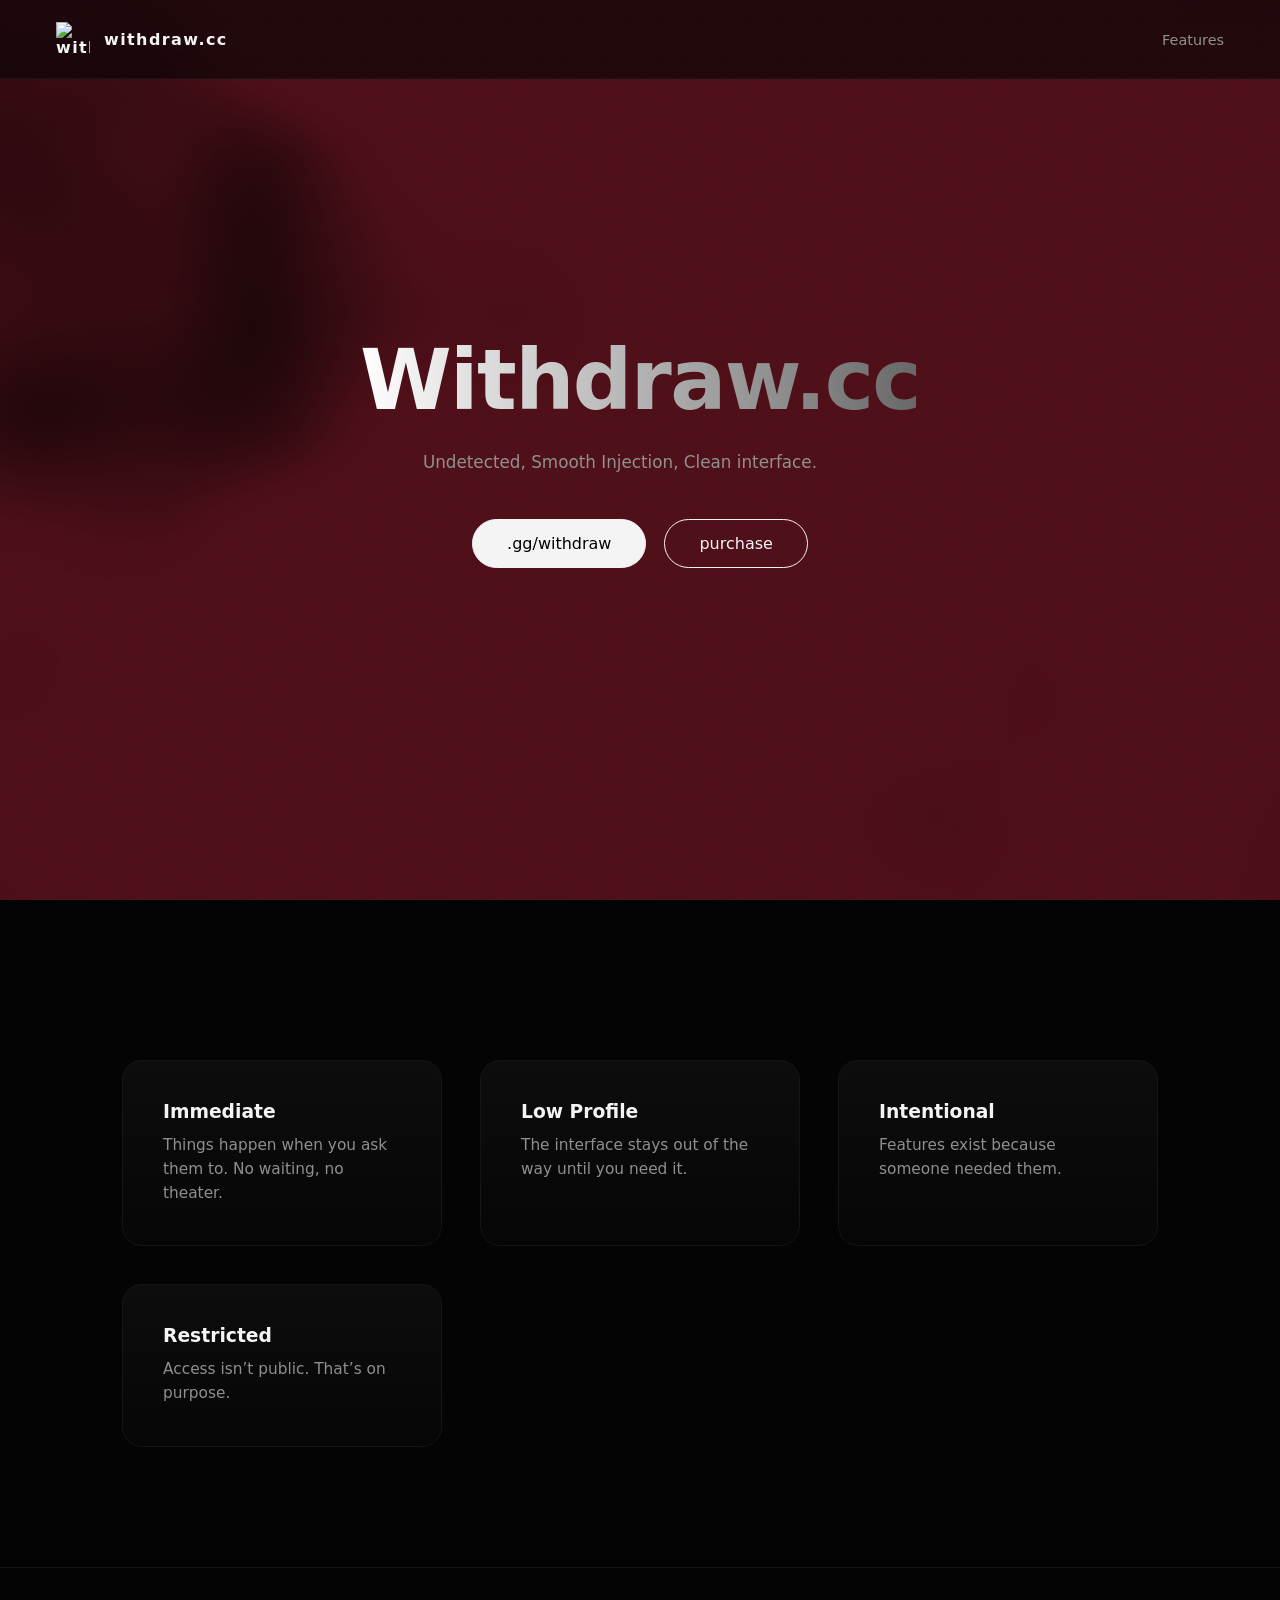
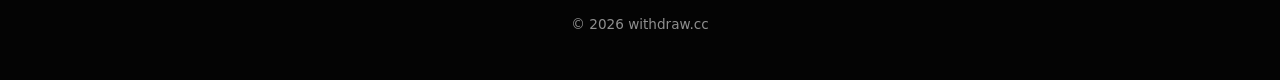
==== index.html @ 9b4d10ae "Update index.html" ====
<!DOCTYPE html>
<html lang="en">
<head>
  <meta charset="UTF-8" />
  <meta name="viewport" content="width=device-width, initial-scale=1.0" />
  <title>withdraw.cc</title>

  <style>
    :root {
      --bg: #040404;
      --fg: #f4f4f4;
      --muted: #8f8f8f;
      --edge: #151515;
    }

    * {
      box-sizing: border-box;
      margin: 0;
      padding: 0;
    }

    html, body {
      height: 100%;
    }

    body {
      background: var(--bg);
      color: var(--fg);
      font-family: Inter, system-ui, -apple-system, Segoe UI, sans-serif;
      overflow-x: hidden;
    }

    canvas#bg {
      position: fixed;
      inset: 0;
      z-index: -2;
    }

    body::after {
      content: "";
      position: fixed;
      inset: 0;
      pointer-events: none;
      background-image: url('data:image/svg+xml;utf8,<svg xmlns="http://www.w3.org/2000/svg" width="120" height="120"><filter id="n"><feTurbulence type="fractalNoise" baseFrequency="0.75" numOctaves="4"/></filter><rect width="100%" height="100%" filter="url(%23n)" opacity="0.04"/></svg>');
      mix-blend-mode: overlay;
      z-index: 99;
    }

    header {
      position: fixed;
      top: 0;
      left: 0;
      right: 0;
      display: flex;
      justify-content: space-between;
      align-items: center;
      padding: 22px 56px;
      backdrop-filter: blur(14px);
      background: rgba(4, 4, 4, 0.6);
      border-bottom: 1px solid var(--edge);
      z-index: 10;
    }

    .logo {
    display: flex;
    align-items: center;
    gap: 14px;
    font-weight: 700;
    letter-spacing: 1.4px;
    }

    .logo img {
      width: 34px;
      height: 34px;
      object-fit: contain;
    } 


    nav a {
      margin-left: 28px;
      color: var(--muted);
      font-size: 0.9rem;
      text-decoration: none;
    }

    main {
      perspective: 1400px;
    }

    .hero {
      min-height: 100vh;
      display: grid;
      place-items: center;
      padding: 0 32px;
    }

    .hero-inner {
      text-align: center;
      transform-style: preserve-3d;
      transition: transform 0.12s ease;
    }

    .hero h1 {
      font-size: clamp(3rem, 7vw, 5.2rem);
      font-weight: 800;
      letter-spacing: -1.6px;
    }

    .hero h1 span {
      background: linear-gradient(90deg, #fff, #666);
      -webkit-background-clip: text;
      -webkit-text-fill-color: transparent;
    }

    .hero p {
      margin-top: 20px;
      max-width: 520px;
      color: var(--muted);
      font-size: 1.05rem;
      line-height: 1.55;
    }

    .actions {
      margin-top: 44px;
      display: flex;
      gap: 18px;
      justify-content: center;
    }

    .btn {
      padding: 14px 34px;
      border-radius: 999px;
      border: 1px solid var(--fg);
      background: transparent;
      color: var(--fg);
      cursor: pointer;
      text-decoration: none;

      display: inline-flex;
      align-items: center;
      justify-content: center;

      transition: transform 0.22s ease, box-shadow 0.22s ease;
    }


    .btn.primary {
      background: var(--fg);
      color: #000;
    }

    .btn:hover {
      transform: translateY(-3px) scale(1.03);
      box-shadow: 0 18px 70px rgba(255, 255, 255, 0.1);
    }


    .features {
      max-width: 1100px;
      margin: 0 auto;
      padding: 160px 32px 120px;
      display: grid;
      grid-template-columns: repeat(auto-fit, minmax(260px, 1fr));
      gap: 38px;
    }

    .card {
      position: relative;
      padding: 40px;
      border-radius: 20px;
      background: linear-gradient(180deg, #0d0d0d, #060606);
      border: 1px solid var(--edge);
      transform-style: preserve-3d;
      transition: transform 0.22s ease, box-shadow 0.22s ease;
    }

    .card::before {
      content: "";
      position: absolute;
      inset: 0;
      border-radius: inherit;
      background: linear-gradient(120deg, transparent, rgba(255, 255, 255, 0.1), transparent);
      opacity: 0;
      transition: opacity 0.22s ease;
    }

    .card:hover {
      transform: rotateX(7deg) rotateY(-7deg) translateY(-12px);
      box-shadow: 0 40px 120px rgba(0, 0, 0, 0.95);
    }

    .card:hover::before {
      opacity: 1;
    }

    .card h3 {
      margin-bottom: 12px;
    }

    .card p {
      color: var(--muted);
      font-size: 0.96rem;
      line-height: 1.55;
    }

    footer {
      text-align: center;
      padding: 48px 32px;
      border-top: 1px solid var(--edge);
      color: var(--muted);
      font-size: 0.85rem;
    }
  </style>
</head>
<body>

  <canvas id="bg"></canvas>

  <header>
    <div class="logo">
      <img src="logo.png" alt="withdraw logo" />
      <span>withdraw.cc</span>
    </div>

    <nav>
      <a href="features.html">Features</a>
    </nav>
  </header>

  <main>
    <section class="hero">
      <div class="hero-inner" id="tilt">
        <h1><span>Withdraw.cc</span><br /></h1>
        <p>Undetected, Smooth Injection, Clean interface.</p>
        <div class="actions">
        <a
          class="btn primary"
          href="https://discord.gg/6ekdp3czhc"
          target="_blank"
          rel="noopener noreferrer"
        >
          .gg/withdraw
        </a>

        <a
          class="btn"
          href="https://kuromi.bgng.io/product/KuromiWare"
        >
          purchase
        </a>
</div>

      </div>
    </section>

    <section class="features">
      <div class="card">
        <h3>Immediate</h3>
        <p>Things happen when you ask them to. No waiting, no theater.</p>
      </div>
      <div class="card">
        <h3>Low Profile</h3>
        <p>The interface stays out of the way until you need it.</p>
      </div>
      <div class="card">
        <h3>Intentional</h3>
        <p>Features exist because someone needed them.</p>
      </div>
      <div class="card">
        <h3>Restricted</h3>
        <p>Access isn’t public. That’s on purpose.</p>
      </div>
    </section>
  </main>

  <footer>© 2026 withdraw.cc</footer>

  <script>

    const tilt = document.getElementById('tilt');

    window.addEventListener('mousemove', (e) => {
      const x = (window.innerWidth / 2 - e.clientX) / 38;
      const y = (window.innerHeight / 2 - e.clientY) / 38;
      tilt.style.transform = `rotateY(${x}deg) rotateX(${y}deg)`;
    });

    const canvas = document.getElementById('bg');
    const gl = canvas.getContext('webgl');
    const dpr = window.devicePixelRatio || 1;

    function resize() {
      canvas.width = innerWidth * dpr;
      canvas.height = innerHeight * dpr;
      gl.viewport(0, 0, canvas.width, canvas.height);
    }

    window.addEventListener('resize', resize);
    resize();

    const vertexShaderSrc = `
      attribute vec2 p;
      void main() {
        gl_Position = vec4(p, 0.0, 1.0);
      }
    `;

    const fragmentShaderSrc = `
        precision highp float;

        uniform vec2 r;
        uniform float t;

        float hash(vec2 p) {
        return fract(sin(dot(p, vec2(127.1, 311.7))) * 43758.5453);
        }

        float noise(vec2 p) {
        vec2 i = floor(p);
        vec2 f = fract(p);
        f = f * f * (3.0 - 2.0 * f);

        return mix(
            mix(hash(i), hash(i + vec2(1.0, 0.0)), f.x),
            mix(hash(i + vec2(0.0, 1.0)), hash(i + vec2(1.0, 1.0)), f.x),
            f.y
        );
        }

        void main() {
        vec2 uv = gl_FragCoord.xy / r;
        uv -= 0.5;
        uv.x *= r.x / r.y;

        float time = t * 0.35;
        float v = 0.0;

        v += noise(uv * 1.8 + vec2(time));
        v += 0.6 * noise(uv * 3.5 - vec2(time * 1.4));
        v += 0.3 * noise(uv * 7.0 - vec2(time * 2.0));

        float glow = smoothstep(0.15, 0.85, v);
        vec3 darkMagenta = vec3(0.01, 0.005, 0.006);   // near-black
        vec3 glowMagenta = vec3(0.32, 0.06, 0.10);    // dark rose



        vec3 col = mix(darkMagenta, glowMagenta, glow);

        col *= 0.92 + 0.08 * sin(t * 0.6);

        gl_FragColor = vec4(col, 1.0);
        }
        `;


    function compileShader(type, source) {
      const shader = gl.createShader(type);
      gl.shaderSource(shader, source);
      gl.compileShader(shader);
      return shader;
    }

    const program = gl.createProgram();
    gl.attachShader(program, compileShader(gl.VERTEX_SHADER, vertexShaderSrc));
    gl.attachShader(program, compileShader(gl.FRAGMENT_SHADER, fragmentShaderSrc));
    gl.linkProgram(program);
    gl.useProgram(program);

    const buffer = gl.createBuffer();
    gl.bindBuffer(gl.ARRAY_BUFFER, buffer);
    gl.bufferData(
      gl.ARRAY_BUFFER,
      new Float32Array([-1, -1, 1, -1, -1, 1, 1, 1]),
      gl.STATIC_DRAW
    );

    const positionLoc = gl.getAttribLocation(program, 'p');
    gl.enableVertexAttribArray(positionLoc);
    gl.vertexAttribPointer(positionLoc, 2, gl.FLOAT, false, 0, 0);

    const resolutionLoc = gl.getUniformLocation(program, 'r');
    const timeLoc = gl.getUniformLocation(program, 't');

    const start = performance.now();

    function draw() {
      gl.uniform2f(resolutionLoc, canvas.width, canvas.height);
      gl.uniform1f(timeLoc, (performance.now() - start) / 1000);
      gl.drawArrays(gl.TRIANGLE_STRIP, 0, 4);
      requestAnimationFrame(draw);
    }

    draw();
  </script>
</body>
</html>
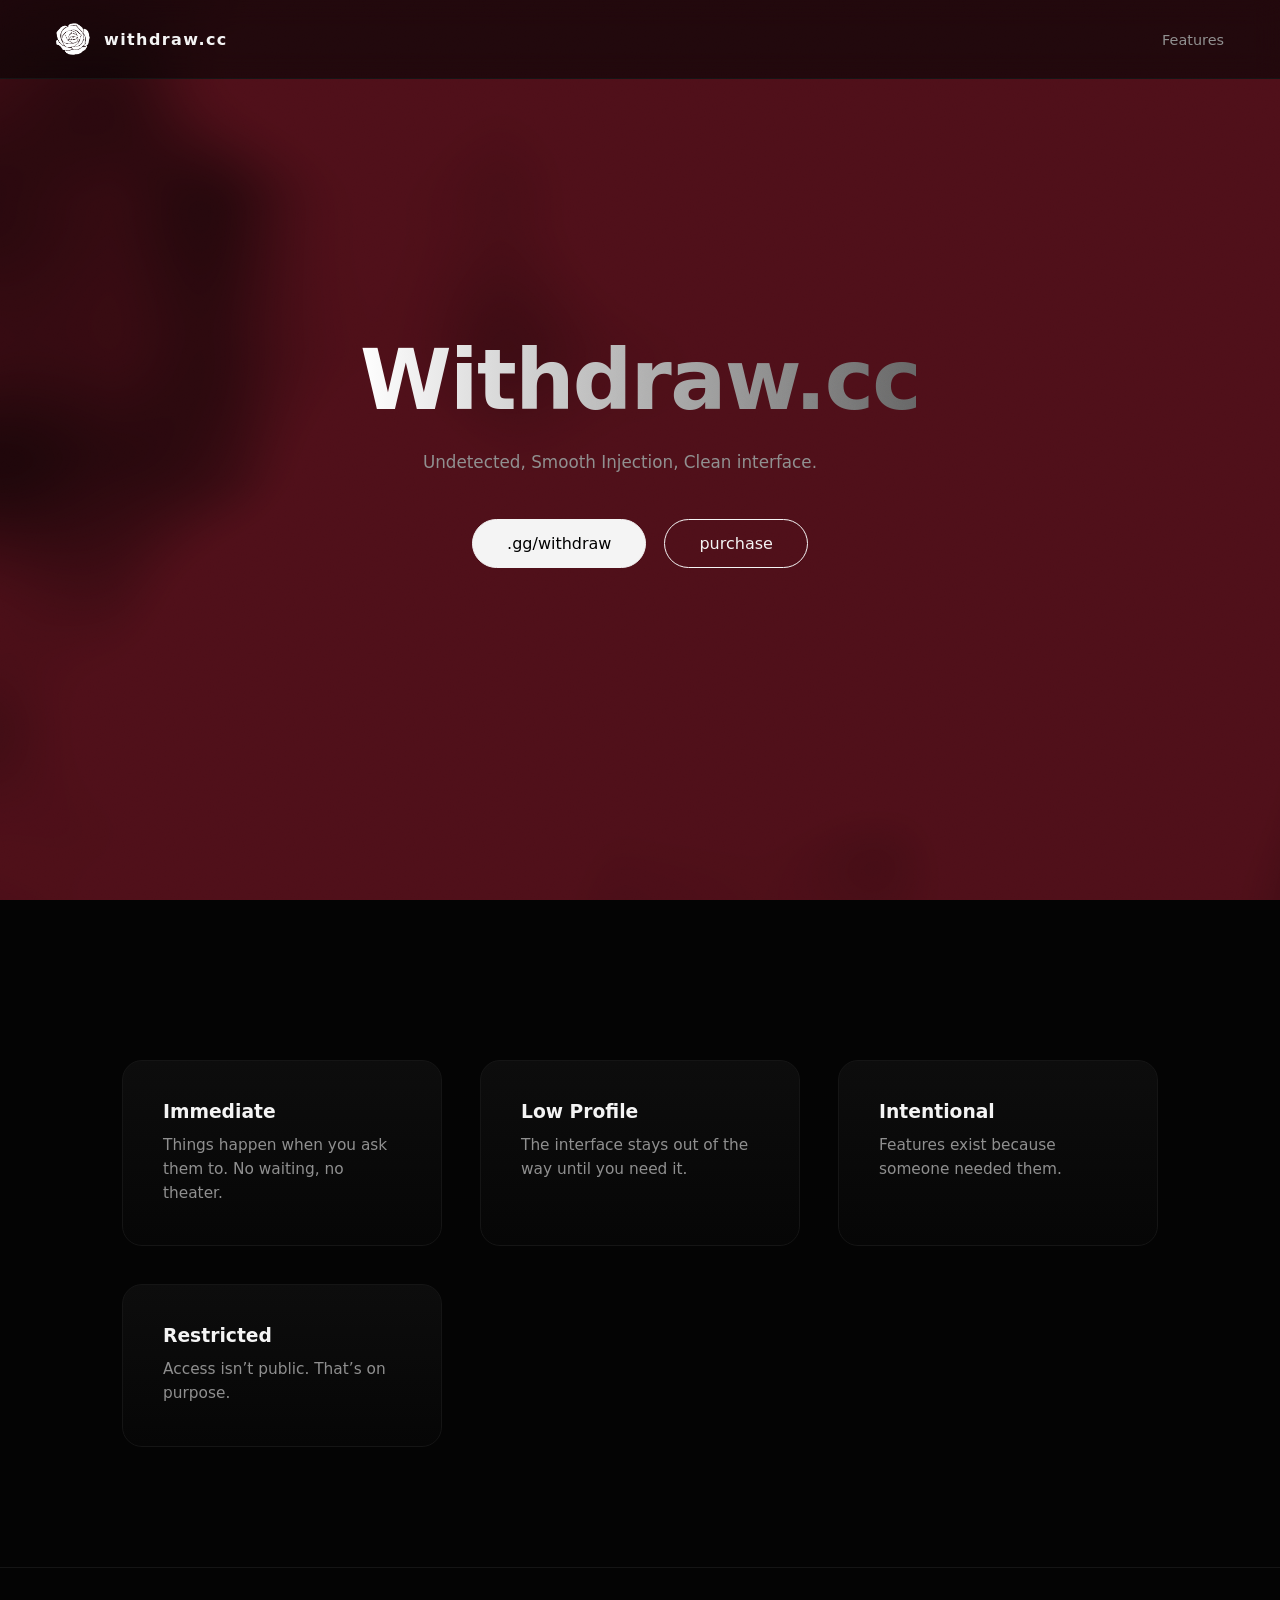
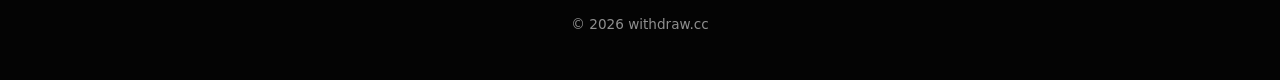
==== commit 155415ba: "Update index.html" ====
--- a/index.html
+++ b/index.html
@@ -223,7 +223,7 @@
     </div>
 
     <nav>
-      <a href="features.html">Features</a>
+      <a href="withdraw.cc/features">Features</a>
     </nav>
   </header>
 
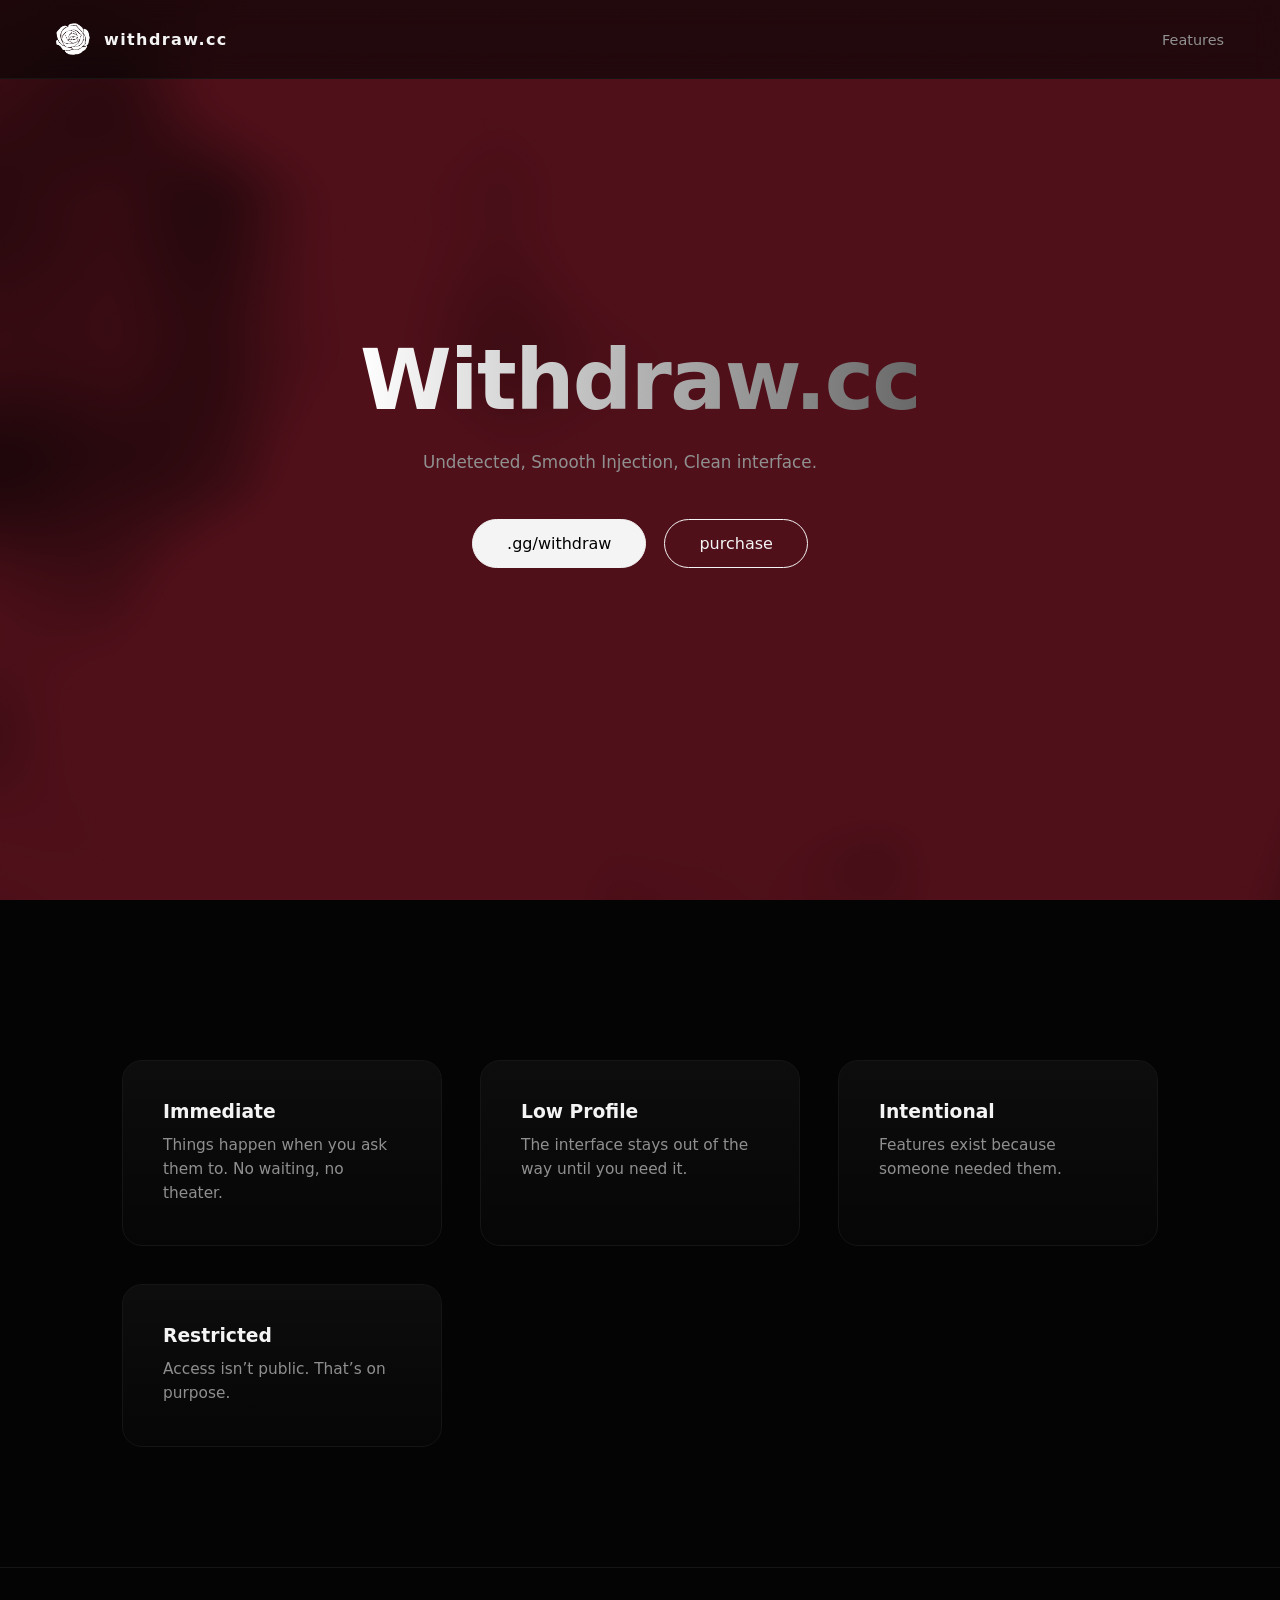
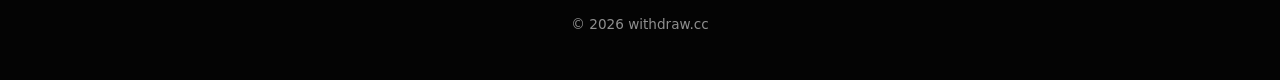
==== commit 1d6161d2: "Update index.html" ====
--- a/index.html
+++ b/index.html
@@ -4,6 +4,7 @@
   <meta charset="UTF-8" />
   <meta name="viewport" content="width=device-width, initial-scale=1.0" />
   <title>withdraw.cc</title>
+  <link rel="icon" type="image/png" sizes="32x32" href="logo.png">
 
   <style>
     :root {
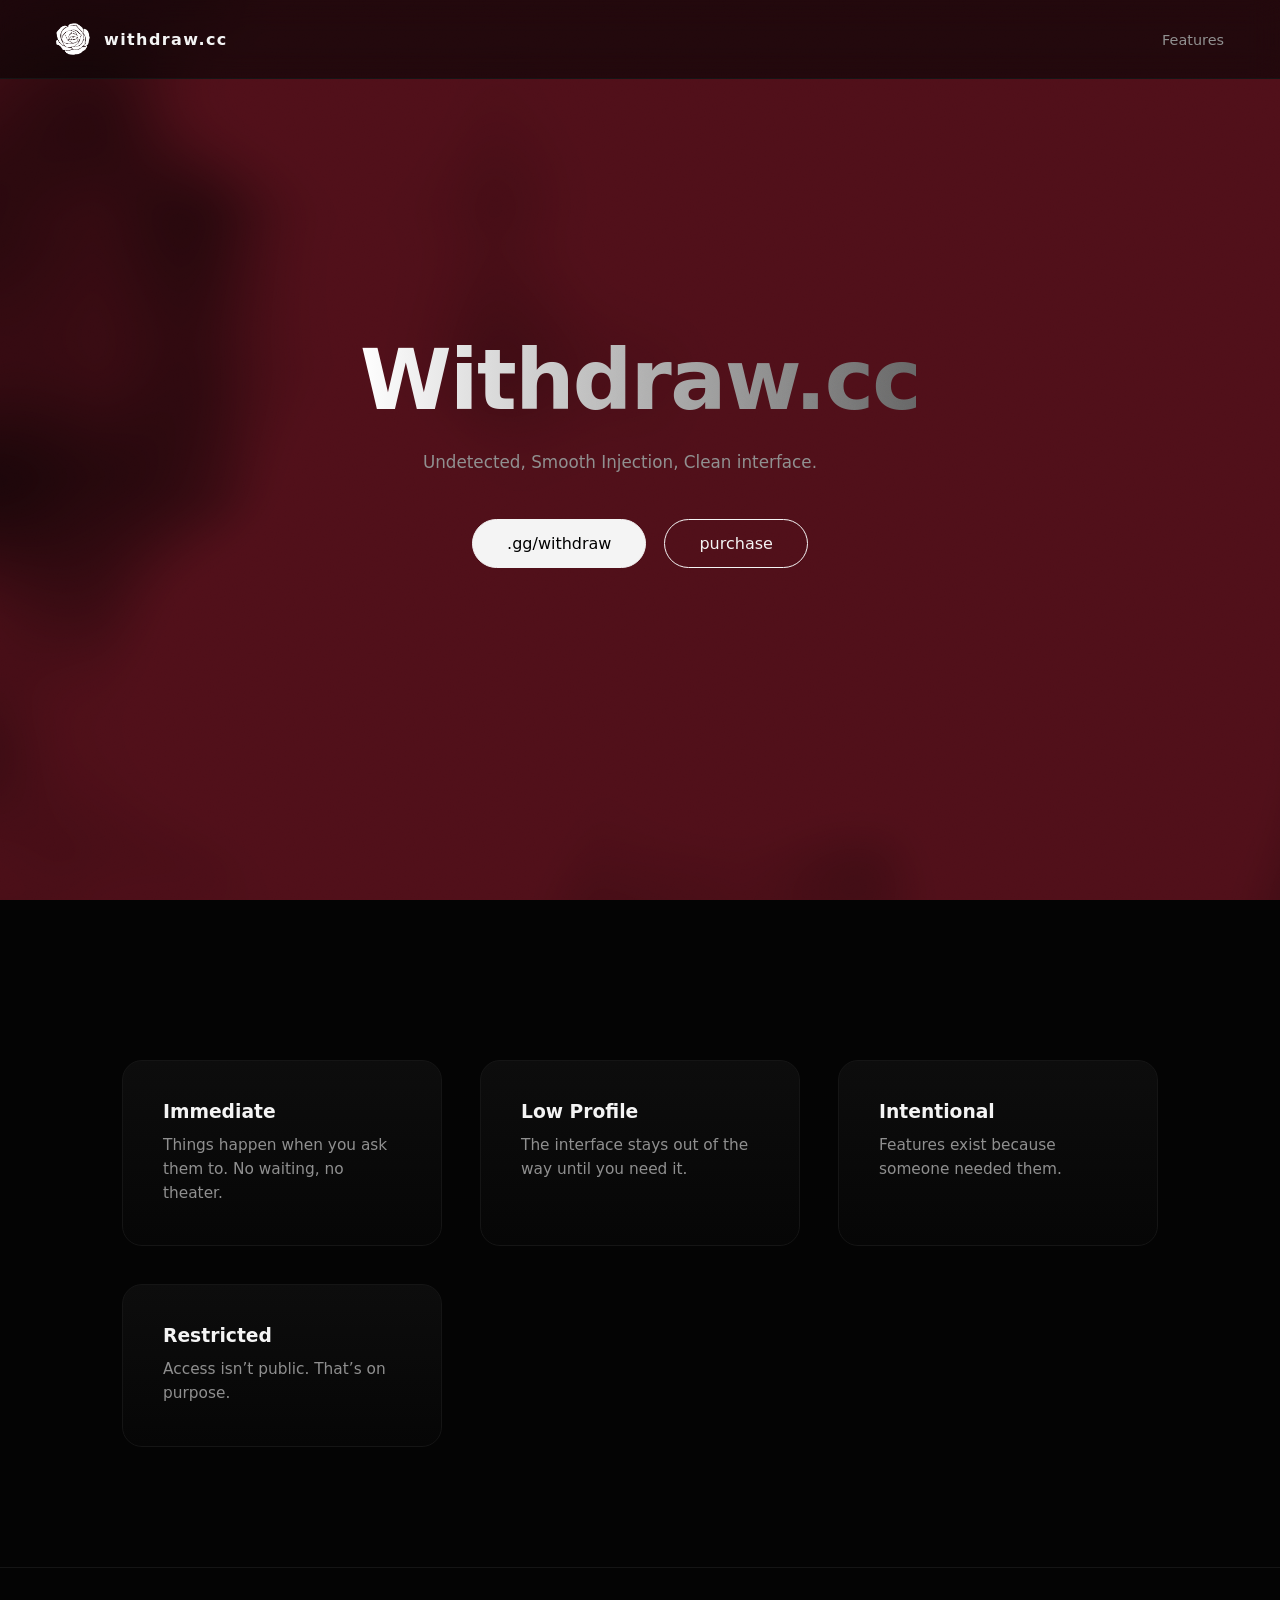
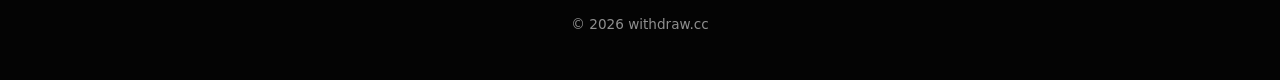
==== commit 23977dd9: "Update index.html" ====
--- a/index.html
+++ b/index.html
@@ -224,7 +224,7 @@
     </div>
 
     <nav>
-      <a href="withdraw.cc/features">Features</a>
+      <a href="/features">Features</a>
     </nav>
   </header>
 
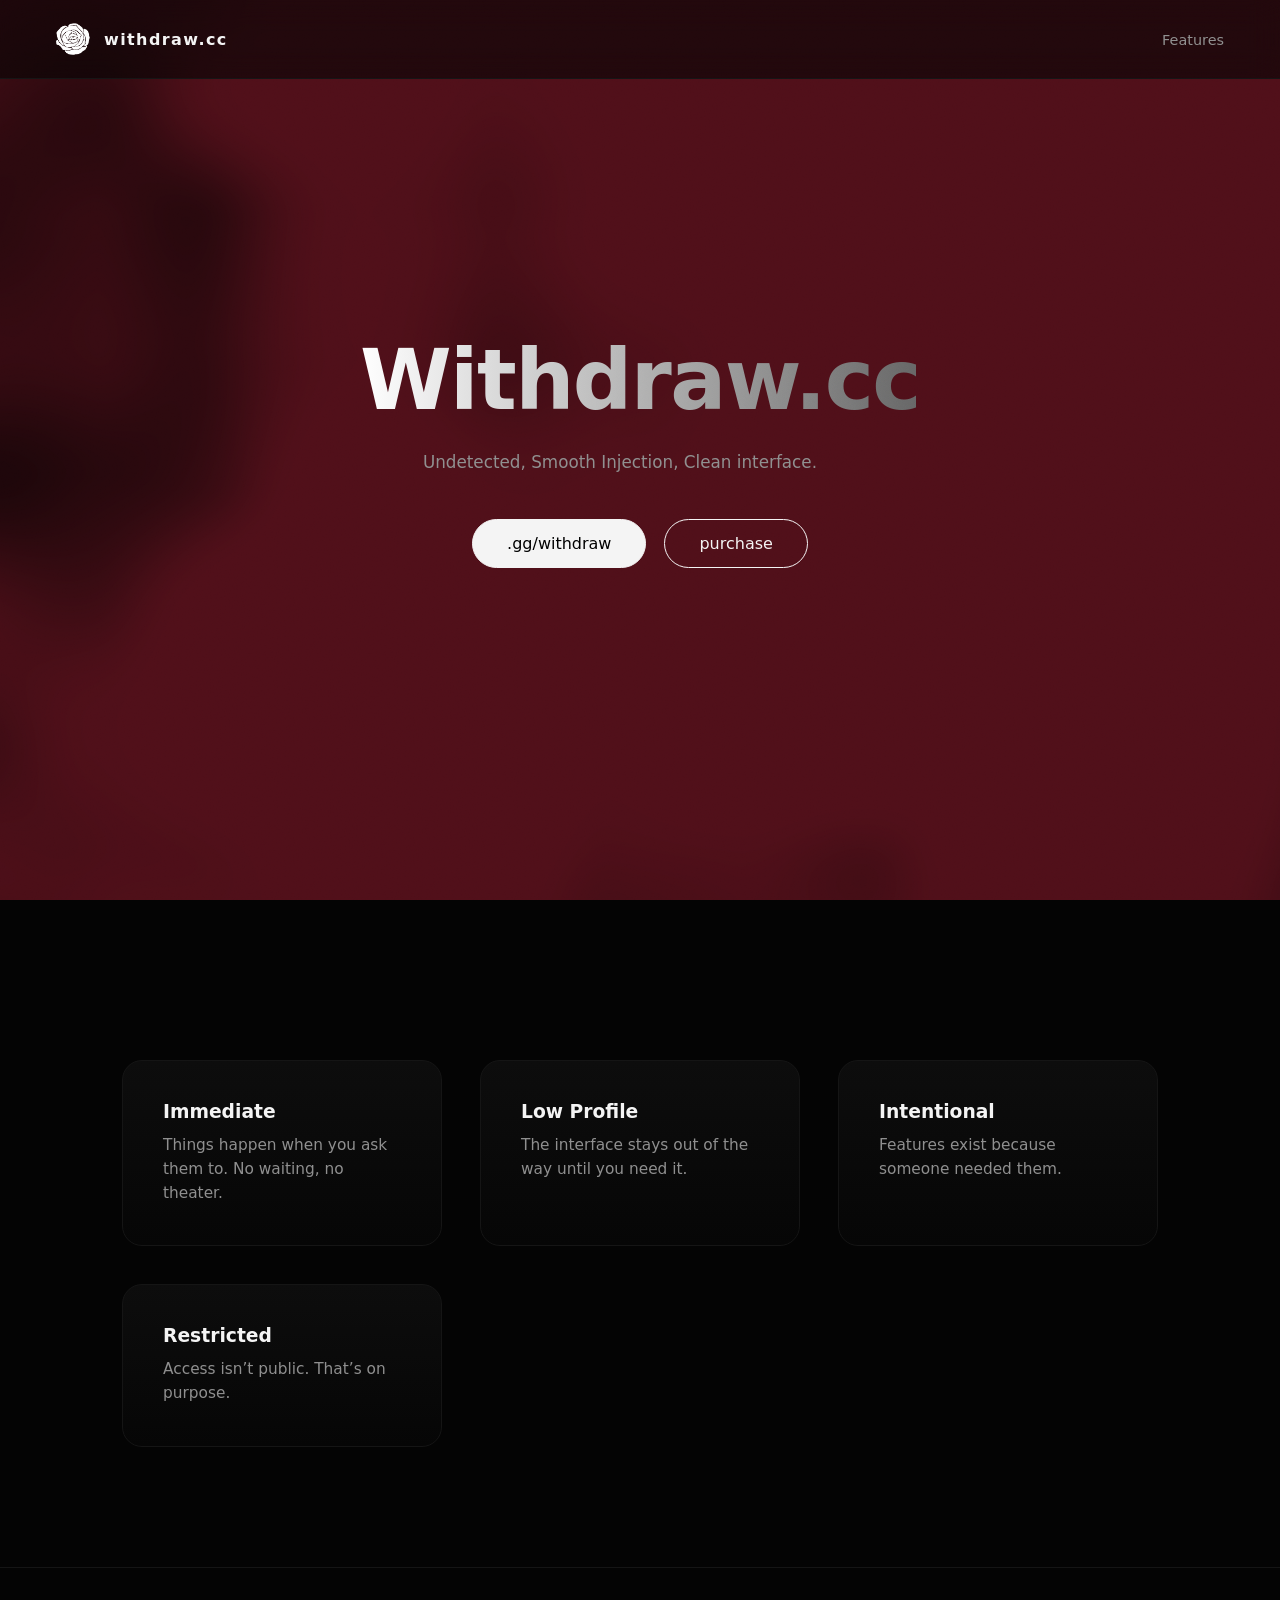
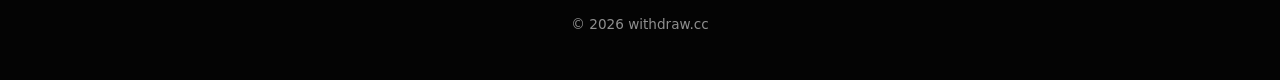
==== commit 0830621d: "Update index.html" ====
--- a/index.html
+++ b/index.html
@@ -203,6 +203,51 @@
       font-size: 0.96rem;
       line-height: 1.55;
     }
+    
+    .purchase-modal {
+  position: fixed;
+  inset: 0;
+  background: rgba(0,0,0,0.65);
+  backdrop-filter: blur(10px);
+  display: grid;
+  place-items: center;
+  z-index: 999;
+}
+
+.purchase-modal.hidden {
+  display: none;
+}
+
+.purchase-box {
+  background: linear-gradient(180deg, #0d0d0d, #060606);
+  border: 1px solid var(--edge);
+  border-radius: 22px;
+  padding: 34px 36px 30px;
+  min-width: 320px;
+  text-align: center;
+  box-shadow: 0 40px 140px rgba(0,0,0,.9);
+}
+
+.purchase-box h3 {
+  margin-bottom: 22px;
+  font-size: 1.2rem;
+}
+
+.purchase-actions {
+  display: flex;
+  gap: 14px;
+  justify-content: center;
+  margin-bottom: 18px;
+  flex-wrap: wrap;
+}
+
+.purchase-close {
+  background: none;
+  border: none;
+  color: var(--muted);
+  cursor: pointer;
+  font-size: 0.9rem;
+}
 
     footer {
       text-align: center;
@@ -214,6 +259,34 @@
   </style>
 </head>
 <body>
+    
+    <div id="purchaseModal" class="purchase-modal hidden">
+  <div class="purchase-box">
+    <h3>Choose payment method</h3>
+
+    <div class="purchase-actions">
+      <a
+        class="btn primary"
+        href="https://withdraw.mysellauth.com/product/withdraw-town-script"
+        target="_blank"
+        rel="noopener"
+      >
+        Credit / Debit
+      </a>
+
+      <a
+        class="btn"
+        href="https://www.roblox.com/game-pass/1594085753/kuromiware"
+        target="_blank"
+        rel="noopener"
+      >
+        Robux
+      </a>
+    </div>
+
+    <button class="purchase-close" id="closePurchase">Cancel</button>
+  </div>
+</div>
 
   <canvas id="bg"></canvas>
 
@@ -244,11 +317,12 @@
         </a>
 
         <a
-          class="btn"
-          href="https://kuromi.bgng.io/product/KuromiWare"
-        >
-          purchase
-        </a>
+  class="btn"
+  href="#"
+  id="purchaseBtn"
+>
+  purchase
+</a>
 </div>
 
       </div>
@@ -394,5 +468,25 @@
 
     draw();
   </script>
+  <script>
+      const purchaseBtn = document.getElementById('purchaseBtn');
+const purchaseModal = document.getElementById('purchaseModal');
+const closePurchase = document.getElementById('closePurchase');
+
+purchaseBtn.addEventListener('click', (e) => {
+  e.preventDefault();
+  purchaseModal.classList.remove('hidden');
+});
+
+closePurchase.addEventListener('click', () => {
+  purchaseModal.classList.add('hidden');
+});
+
+purchaseModal.addEventListener('click', (e) => {
+  if (e.target === purchaseModal) {
+    purchaseModal.classList.add('hidden');
+  }
+});
+  </script>
 </body>
 </html>
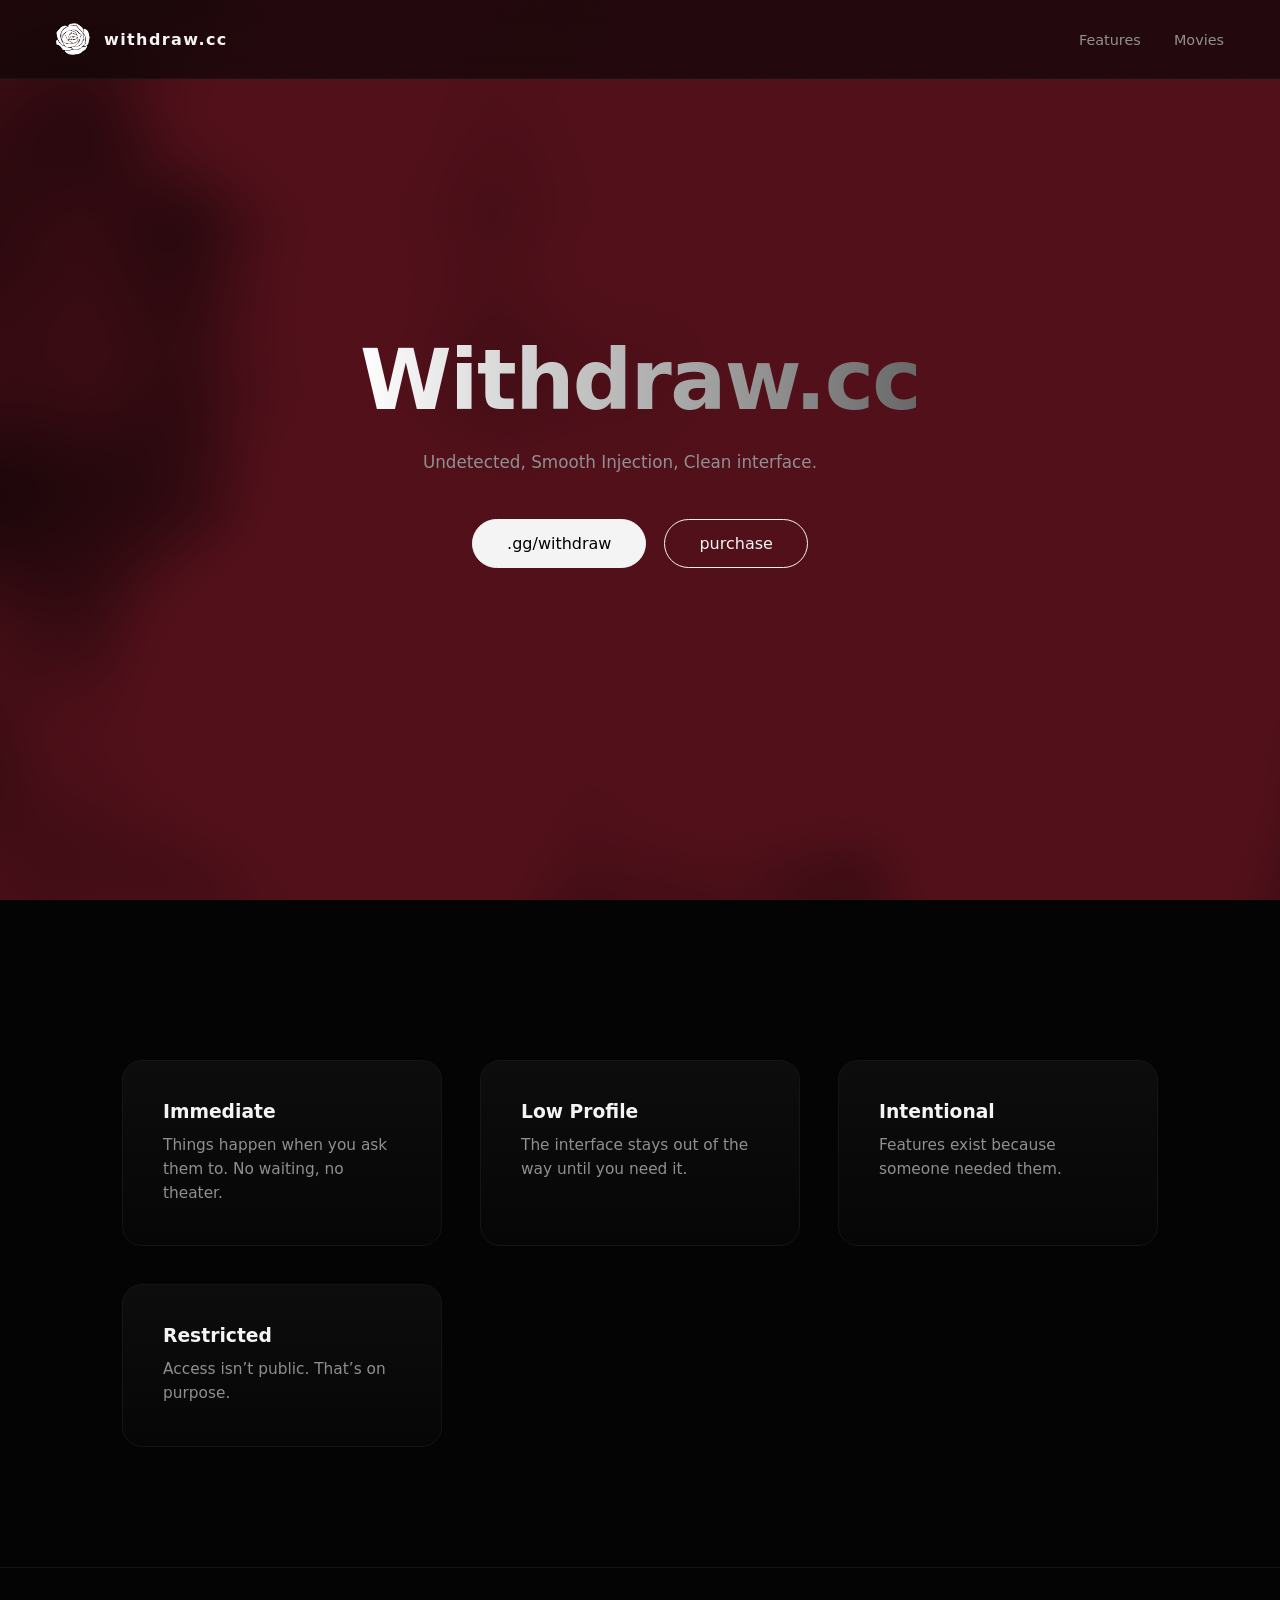
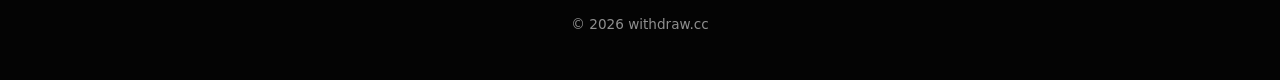
==== commit 22a05577: "Update index.html" ====
--- a/index.html
+++ b/index.html
@@ -298,6 +298,7 @@
 
     <nav>
       <a href="/features">Features</a>
+      <a href="https://www.withdraw.cc/movie">Movies</a>
     </nav>
   </header>
 
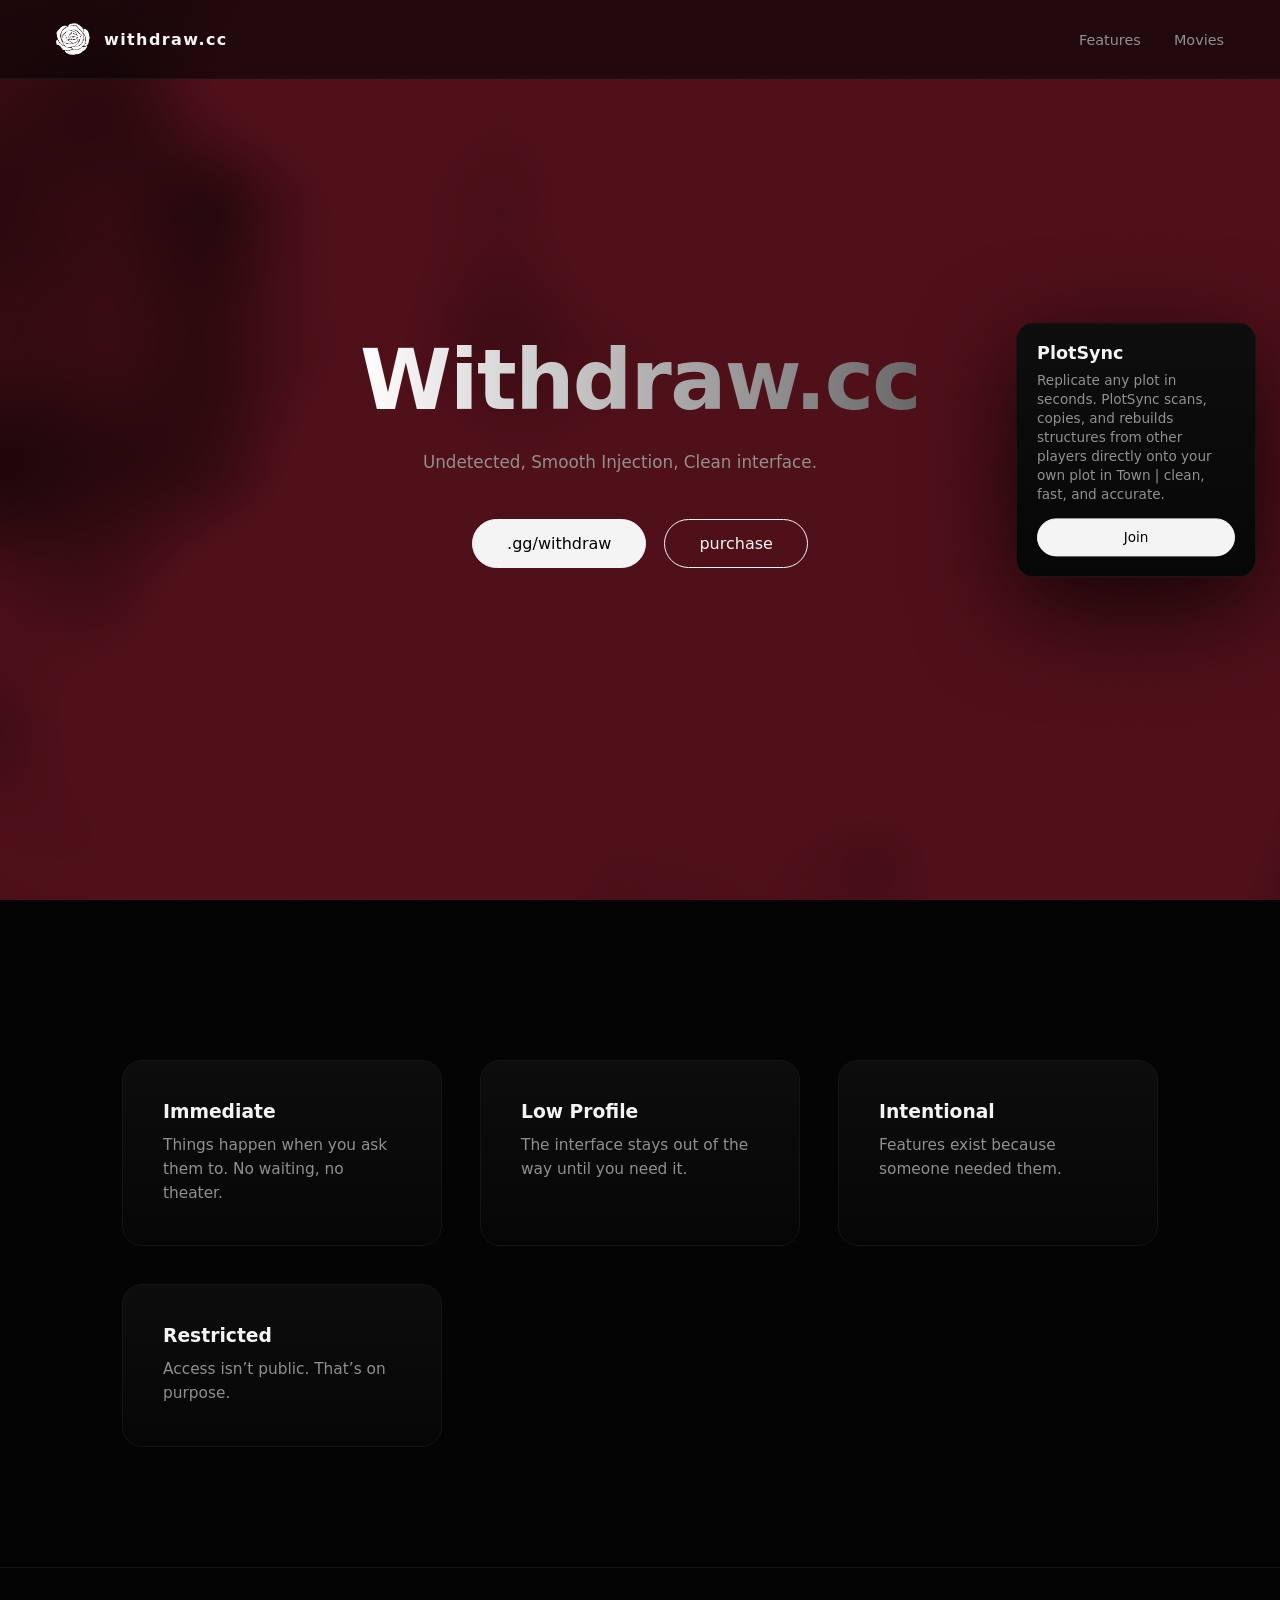
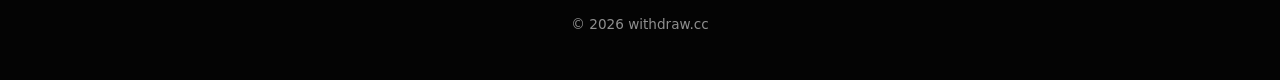
==== commit 5950e808: "Update index.html" ====
--- a/index.html
+++ b/index.html
@@ -164,6 +164,56 @@
       grid-template-columns: repeat(auto-fit, minmax(260px, 1fr));
       gap: 38px;
     }
+    
+    /* PlotSync side promo */
+.plotsync-promo {
+  position: fixed;
+  right: 24px;
+  top: 50%;
+  transform: translateY(-50%);
+  width: 240px;
+
+  padding: 20px;
+  border-radius: 18px;
+
+  background: linear-gradient(180deg, #0d0d0d, #060606);
+  border: 1px solid var(--edge);
+
+  box-shadow: 0 30px 100px rgba(0,0,0,0.8);
+  z-index: 20;
+
+  transition: transform 0.25s ease, box-shadow 0.25s ease;
+}
+
+.plotsync-promo:hover {
+  transform: translateY(-50%) scale(1.03);
+  box-shadow: 0 40px 120px rgba(0,0,0,0.95);
+}
+
+.plotsync-promo h3 {
+  font-size: 1.1rem;
+  margin-bottom: 8px;
+}
+
+.plotsync-promo p {
+  font-size: 0.85rem;
+  color: var(--muted);
+  margin-bottom: 14px;
+  line-height: 1.4;
+}
+
+.plotsync-promo .btn {
+  width: 100%;
+  padding: 10px 16px;
+  font-size: 0.85rem;
+}
+
+/* mobile fallback */
+@media (max-width: 900px) {
+  .plotsync-promo {
+    display: none;
+  }
+}
 
     .card {
       position: relative;
@@ -301,6 +351,20 @@
       <a href="https://www.withdraw.cc/movie">Movies</a>
     </nav>
   </header>
+  
+  <div class="plotsync-promo">
+  <h3>PlotSync</h3>
+  <p>Replicate any plot in seconds. PlotSync scans, copies, and rebuilds structures from other players directly onto your own plot in Town | clean, fast, and accurate.</p>
+
+  <a
+    class="btn primary"
+    href="https://discord.gg/N4459kkeFE"
+    target="_blank"
+    rel="noopener"
+  >
+    Join
+  </a>
+</div>
 
   <main>
     <section class="hero">
@@ -489,5 +553,16 @@
   }
 });
   </script>
+  <script>
+      const promo = document.querySelector('.plotsync-promo');
+promo.style.opacity = "0";
+promo.style.transform = "translateY(-50%) translateX(40px)";
+
+setTimeout(() => {
+  promo.style.transition = "all 0.4s ease";
+  promo.style.opacity = "1";
+  promo.style.transform = "translateY(-50%) translateX(0)";
+}, 200);
+  </script>
 </body>
 </html>
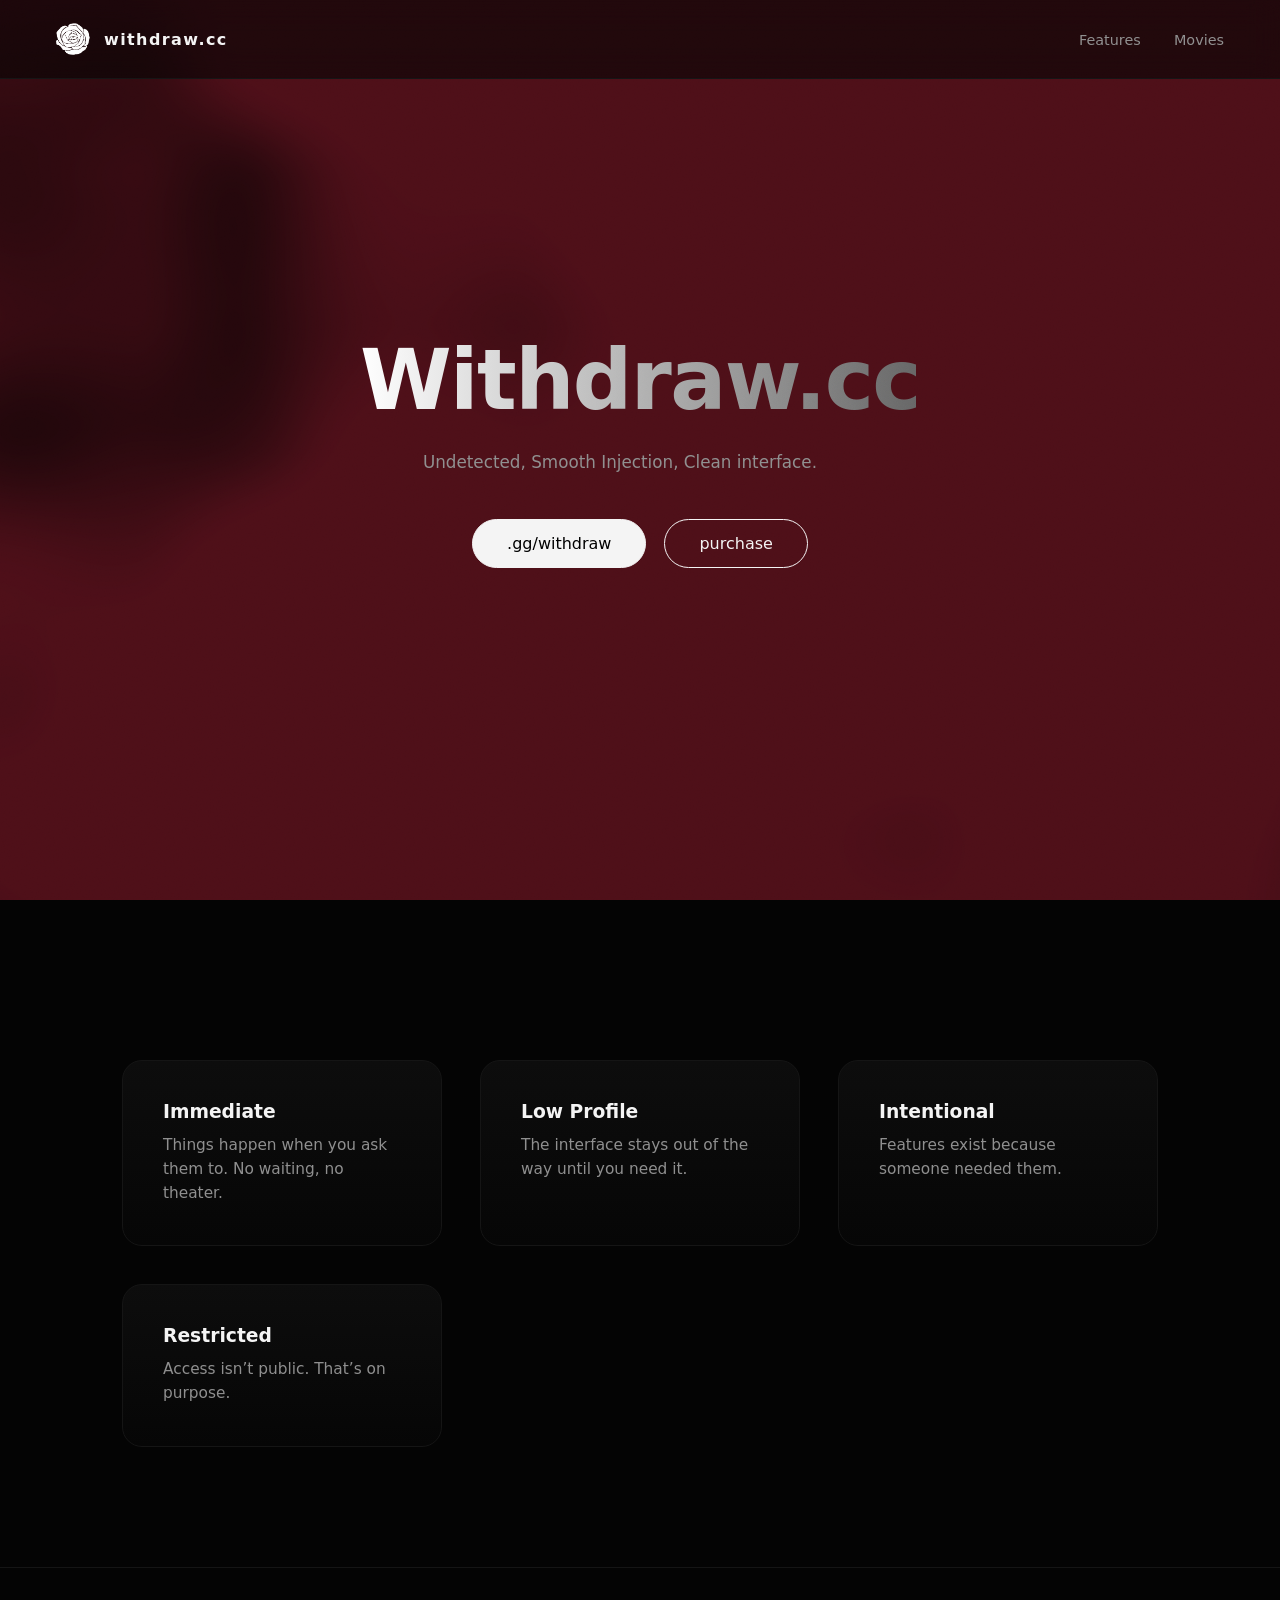
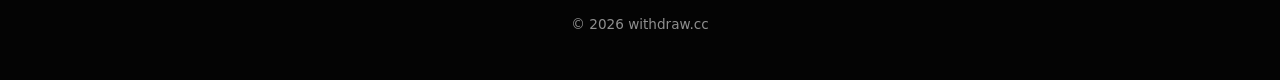
==== commit 9eb6888f: "Update index.html" ====
--- a/index.html
+++ b/index.html
@@ -164,56 +164,6 @@
       grid-template-columns: repeat(auto-fit, minmax(260px, 1fr));
       gap: 38px;
     }
-    
-    /* PlotSync side promo */
-.plotsync-promo {
-  position: fixed;
-  right: 24px;
-  top: 50%;
-  transform: translateY(-50%);
-  width: 240px;
-
-  padding: 20px;
-  border-radius: 18px;
-
-  background: linear-gradient(180deg, #0d0d0d, #060606);
-  border: 1px solid var(--edge);
-
-  box-shadow: 0 30px 100px rgba(0,0,0,0.8);
-  z-index: 20;
-
-  transition: transform 0.25s ease, box-shadow 0.25s ease;
-}
-
-.plotsync-promo:hover {
-  transform: translateY(-50%) scale(1.03);
-  box-shadow: 0 40px 120px rgba(0,0,0,0.95);
-}
-
-.plotsync-promo h3 {
-  font-size: 1.1rem;
-  margin-bottom: 8px;
-}
-
-.plotsync-promo p {
-  font-size: 0.85rem;
-  color: var(--muted);
-  margin-bottom: 14px;
-  line-height: 1.4;
-}
-
-.plotsync-promo .btn {
-  width: 100%;
-  padding: 10px 16px;
-  font-size: 0.85rem;
-}
-
-/* mobile fallback */
-@media (max-width: 900px) {
-  .plotsync-promo {
-    display: none;
-  }
-}
 
     .card {
       position: relative;
@@ -312,16 +262,16 @@
     
     <div id="purchaseModal" class="purchase-modal hidden">
   <div class="purchase-box">
-    <h3>Choose payment method</h3>
+    <h3>Choose product</h3>
 
     <div class="purchase-actions">
       <a
         class="btn primary"
-        href="https://withdraw.mysellauth.com/product/withdraw-town-script"
+        href="https://whop.com/plotducky/withdraw-cc-plotsync/"
         target="_blank"
         rel="noopener"
       >
-        Credit / Debit
+        Pro
       </a>
 
       <a
@@ -330,7 +280,7 @@
         target="_blank"
         rel="noopener"
       >
-        Robux
+        Lite
       </a>
     </div>
 
@@ -351,20 +301,6 @@
       <a href="https://www.withdraw.cc/movie">Movies</a>
     </nav>
   </header>
-  
-  <div class="plotsync-promo">
-  <h3>PlotSync</h3>
-  <p>Replicate any plot in seconds. PlotSync scans, copies, and rebuilds structures from other players directly onto your own plot in Town | clean, fast, and accurate.</p>
-
-  <a
-    class="btn primary"
-    href="https://discord.gg/N4459kkeFE"
-    target="_blank"
-    rel="noopener"
-  >
-    Join
-  </a>
-</div>
 
   <main>
     <section class="hero">
@@ -480,8 +416,8 @@
         v += 0.3 * noise(uv * 7.0 - vec2(time * 2.0));
 
         float glow = smoothstep(0.15, 0.85, v);
-        vec3 darkMagenta = vec3(0.01, 0.005, 0.006);   // near-black
-        vec3 glowMagenta = vec3(0.32, 0.06, 0.10);    // dark rose
+        vec3 darkMagenta = vec3(0.01, 0.005, 0.006);  
+        vec3 glowMagenta = vec3(0.32, 0.06, 0.10); 
 
 
 
@@ -553,16 +489,5 @@
   }
 });
   </script>
-  <script>
-      const promo = document.querySelector('.plotsync-promo');
-promo.style.opacity = "0";
-promo.style.transform = "translateY(-50%) translateX(40px)";
-
-setTimeout(() => {
-  promo.style.transition = "all 0.4s ease";
-  promo.style.opacity = "1";
-  promo.style.transform = "translateY(-50%) translateX(0)";
-}, 200);
-  </script>
 </body>
 </html>
